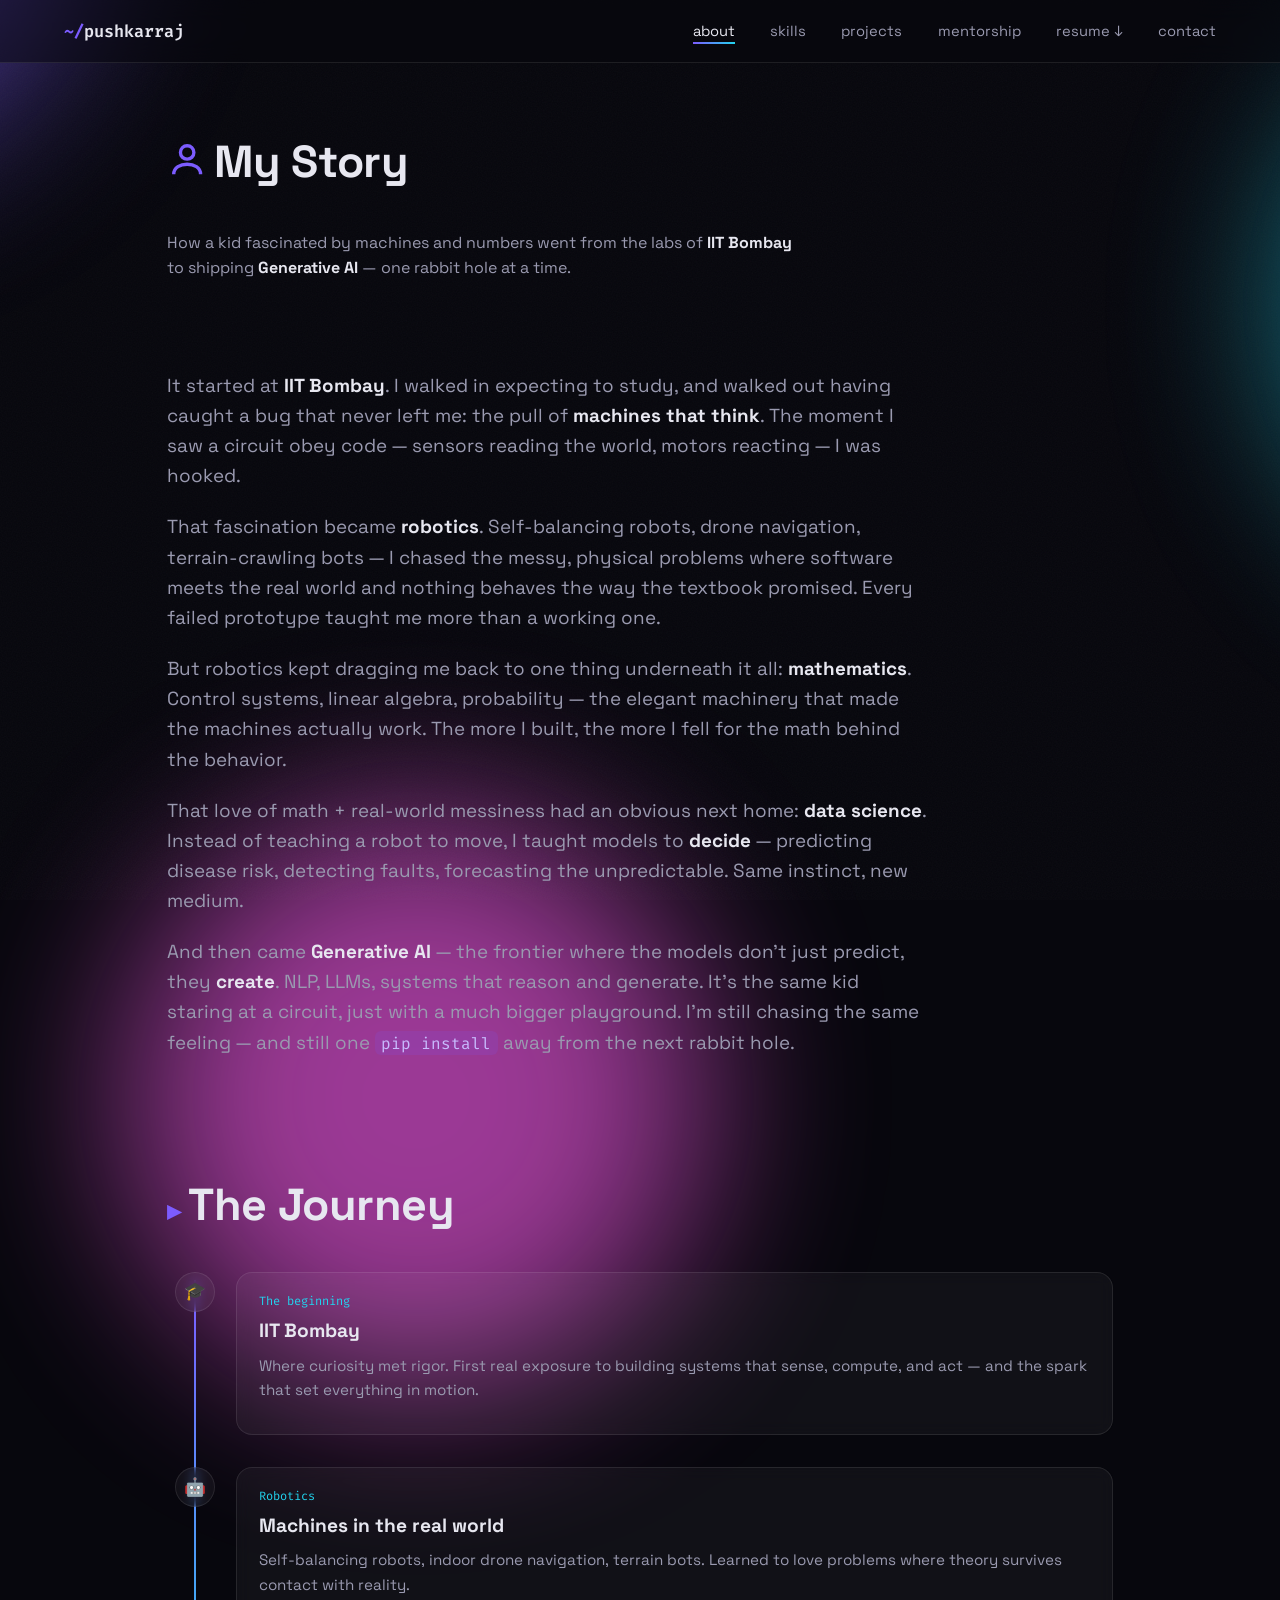
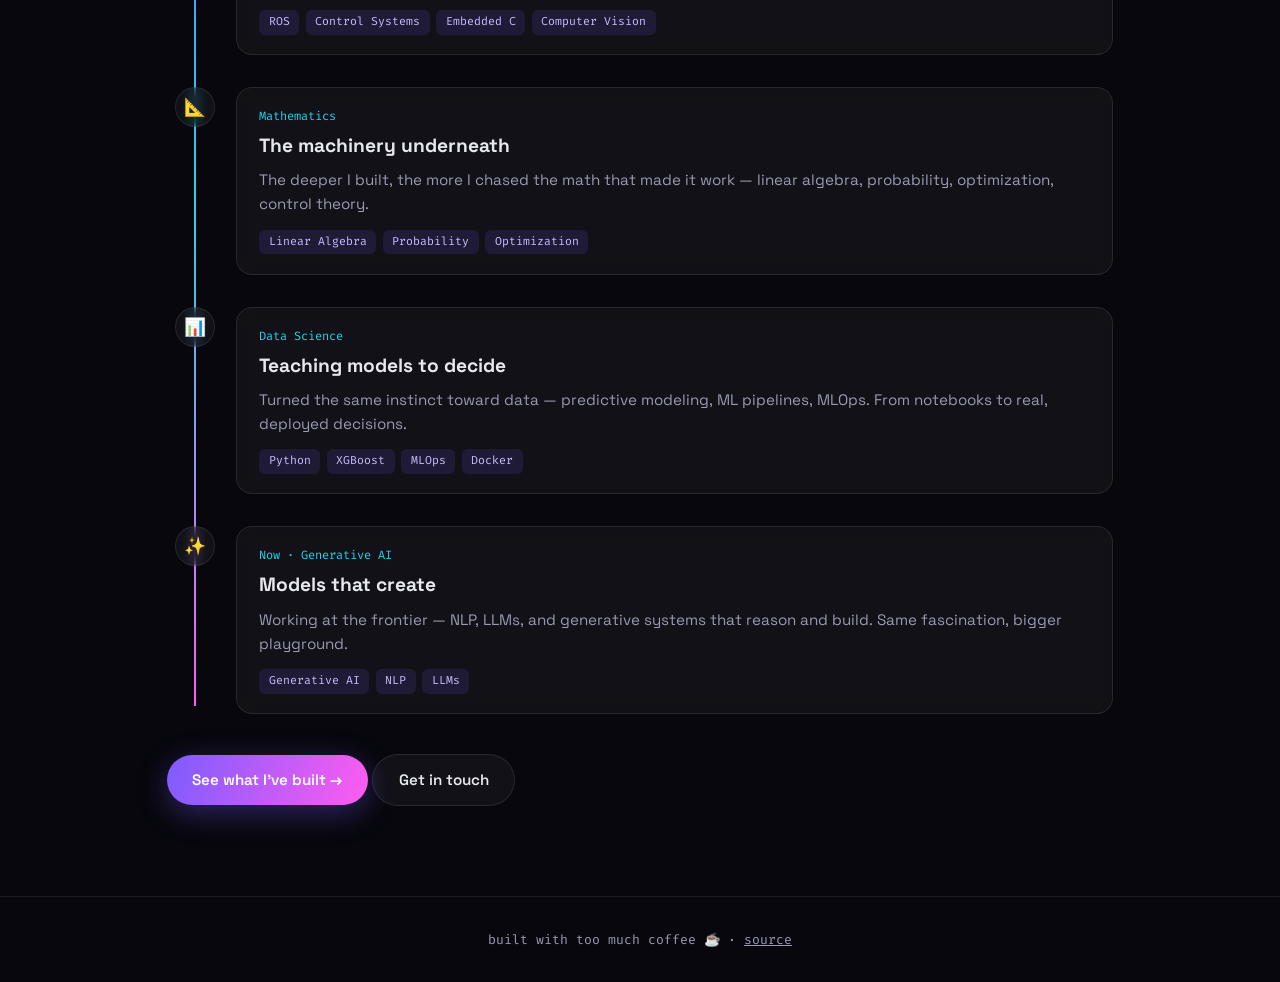
==== about.html @ cea55e42 "Add about page with origin story, timeline, and downloadable resume Co-Authored-By: Claude <noreply@" ====
<!DOCTYPE html>
<html lang="en">
<head>
<meta charset="UTF-8" />
<meta name="viewport" content="width=device-width, initial-scale=1.0" />
<title>About — Pushkar Raj</title>
<meta name="description" content="Pushkar Raj's story — from IIT Bombay and robotics to mathematics, data science, and Generative AI." />
<link rel="preconnect" href="https://fonts.googleapis.com" />
<link rel="preconnect" href="https://fonts.gstatic.com" crossorigin />
<link href="https://fonts.googleapis.com/css2?family=Fira+Code:wght@400;600&family=Space+Grotesk:wght@400;500;600;700&display=swap" rel="stylesheet" />
<link rel="stylesheet" href="style.css" />
</head>
<body>
<div class="mesh"><span class="a"></span><span class="b"></span><span class="c"></span></div>
<div class="grain"></div>
<div class="glow" id="glow"></div>

<nav>
  <a class="logo" href="index.html"><b>~/</b>pushkarraj</a>
  <ul>
    <li><a href="about.html" class="active">about</a></li>
    <li><a href="index.html#skills">skills</a></li>
    <li><a href="projects.html">projects</a></li>
    <li><a href="mentorship.html">mentorship</a></li>
    <li><a href="Pushkar_Raj_resume.pdf" download>resume ↓</a></li>
    <li><a href="index.html#contact">contact</a></li>
  </ul>
</nav>

<section class="page-head">
  <h2 class="title"><svg class="tico" viewBox="0 0 24 24"><circle cx="12" cy="8" r="4"/><path d="M4 21c0-4 4-6 8-6s8 2 8 6"/></svg>My Story</h2>
  <p>How a kid fascinated by machines and numbers went from the labs of <b style="color:var(--fg)">IIT Bombay</b> to shipping <b style="color:var(--fg)">Generative AI</b> — one rabbit hole at a time.</p>
</section>

<section class="reveal" style="padding-top:0">
  <div class="story">
    <p>It started at <b>IIT Bombay</b>. I walked in expecting to study, and walked out having caught a bug that never left me: the pull of <b>machines that think</b>. The moment I saw a circuit obey code — sensors reading the world, motors reacting — I was hooked.</p>
    <p>That fascination became <b>robotics</b>. Self-balancing robots, drone navigation, terrain-crawling bots — I chased the messy, physical problems where software meets the real world and nothing behaves the way the textbook promised. Every failed prototype taught me more than a working one.</p>
    <p>But robotics kept dragging me back to one thing underneath it all: <b>mathematics</b>. Control systems, linear algebra, probability — the elegant machinery that made the machines actually work. The more I built, the more I fell for the math behind the behavior.</p>
    <p>That love of math + real-world messiness had an obvious next home: <b>data science</b>. Instead of teaching a robot to move, I taught models to <b>decide</b> — predicting disease risk, detecting faults, forecasting the unpredictable. Same instinct, new medium.</p>
    <p>And then came <b>Generative AI</b> — the frontier where the models don't just predict, they <b>create</b>. NLP, LLMs, systems that reason and generate. It's the same kid staring at a circuit, just with a much bigger playground. I'm still chasing the same feeling — and still one <code>pip install</code> away from the next rabbit hole.</p>
  </div>
</section>

<section class="reveal" id="journey" style="padding-top:0">
  <h2 class="title"><span>▸</span>The Journey</h2>
  <div class="timeline">
    <div class="tl-item">
      <div class="tl-dot">🎓</div>
      <div class="tl-body">
        <div class="tl-when">The beginning</div>
        <h3>IIT Bombay</h3>
        <p>Where curiosity met rigor. First real exposure to building systems that sense, compute, and act — and the spark that set everything in motion.</p>
      </div>
    </div>
    <div class="tl-item">
      <div class="tl-dot">🤖</div>
      <div class="tl-body">
        <div class="tl-when">Robotics</div>
        <h3>Machines in the real world</h3>
        <p>Self-balancing robots, indoor drone navigation, terrain bots. Learned to love problems where theory survives contact with reality.</p>
        <div class="stack"><span>ROS</span><span>Control Systems</span><span>Embedded C</span><span>Computer Vision</span></div>
      </div>
    </div>
    <div class="tl-item">
      <div class="tl-dot">📐</div>
      <div class="tl-body">
        <div class="tl-when">Mathematics</div>
        <h3>The machinery underneath</h3>
        <p>The deeper I built, the more I chased the math that made it work — linear algebra, probability, optimization, control theory.</p>
        <div class="stack"><span>Linear Algebra</span><span>Probability</span><span>Optimization</span></div>
      </div>
    </div>
    <div class="tl-item">
      <div class="tl-dot">📊</div>
      <div class="tl-body">
        <div class="tl-when">Data Science</div>
        <h3>Teaching models to decide</h3>
        <p>Turned the same instinct toward data — predictive modeling, ML pipelines, MLOps. From notebooks to real, deployed decisions.</p>
        <div class="stack"><span>Python</span><span>XGBoost</span><span>MLOps</span><span>Docker</span></div>
      </div>
    </div>
    <div class="tl-item">
      <div class="tl-dot">✨</div>
      <div class="tl-body">
        <div class="tl-when">Now · Generative AI</div>
        <h3>Models that create</h3>
        <p>Working at the frontier — NLP, LLMs, and generative systems that reason and build. Same fascination, bigger playground.</p>
        <div class="stack"><span>Generative AI</span><span>NLP</span><span>LLMs</span></div>
      </div>
    </div>
  </div>
  <div class="cta" style="margin-top:2.5rem">
    <a class="btn primary" href="projects.html">See what I've built →</a>
    <a class="btn ghost" href="index.html#contact">Get in touch</a>
  </div>
</section>

<footer>built with too much coffee ☕ · <a href="https://github.com/pushkarraj/pushkarraj.github.io" style="color:var(--muted)">source</a></footer>

<script>
// cursor glow
const glow=document.getElementById('glow');
addEventListener('mousemove',e=>{glow.style.opacity=1; glow.style.left=e.clientX+'px'; glow.style.top=e.clientY+'px';});
addEventListener('mouseleave',()=>glow.style.opacity=0);
// scroll reveal
const io=new IntersectionObserver(es=>es.forEach(e=>{
  if(e.isIntersecting){e.target.classList.add('in'); io.unobserve(e.target);}
}),{threshold:.12});
document.querySelectorAll('.reveal').forEach(s=>io.observe(s));
</script>
</body>
</html>
---- style.css ----
:root{
  --bg:#07070d; --fg:#e7e7f0; --muted:#9a9ab0;
  --violet:#7c5cff; --cyan:#22d3ee; --magenta:#ff5cf0;
  --card:rgba(255,255,255,.045); --border:rgba(255,255,255,.09);
}
*{margin:0;padding:0;box-sizing:border-box}
html{scroll-behavior:smooth}
body{
  font-family:'Space Grotesk',system-ui,sans-serif;
  background:var(--bg); color:var(--fg);
  overflow-x:hidden; line-height:1.6; position:relative;
}
/* animated mesh gradient bg */
.mesh{position:fixed; inset:-30%; z-index:-2; filter:blur(90px); opacity:.6}
.mesh span{position:absolute; width:45vmax; height:45vmax; border-radius:50%; mix-blend-mode:screen; animation:drift 22s ease-in-out infinite}
.mesh .a{background:var(--violet); top:-10%; left:-5%}
.mesh .b{background:var(--cyan); top:20%; right:-10%; animation-delay:-7s}
.mesh .c{background:var(--magenta); bottom:-15%; left:25%; animation-delay:-14s}
@keyframes drift{0%,100%{transform:translate(0,0) scale(1)}33%{transform:translate(8vw,6vh) scale(1.15)}66%{transform:translate(-6vw,-4vh) scale(.9)}}
.grain{position:fixed; inset:0; z-index:-1; opacity:.035; pointer-events:none;
  background-image:url("data:image/svg+xml,%3Csvg xmlns='http://www.w3.org/2000/svg' width='120' height='120'%3E%3Cfilter id='n'%3E%3CfeTurbulence type='fractalNoise' baseFrequency='.8' numOctaves='2'/%3E%3C/filter%3E%3Crect width='100%25' height='100%25' filter='url(%23n)'/%3E%3C/svg%3E")}
/* cursor glow */
.glow{position:fixed; width:400px; height:400px; border-radius:50%; pointer-events:none; z-index:0;
  background:radial-gradient(circle,rgba(124,92,255,.18),transparent 65%); transform:translate(-50%,-50%); transition:opacity .3s; opacity:0}

nav{position:fixed; top:0; left:0; right:0; z-index:50; display:flex; justify-content:space-between; align-items:center;
  padding:1.1rem clamp(1.2rem,5vw,4rem); backdrop-filter:blur(12px); background:rgba(7,7,13,.5); border-bottom:1px solid var(--border)}
nav .logo{font-family:'Fira Code',monospace; font-weight:600; font-size:1.05rem; text-decoration:none; color:var(--fg)}
nav .logo b{color:var(--violet)}
nav ul{display:flex; gap:clamp(1rem,3vw,2.2rem); list-style:none}
nav a{color:var(--muted); text-decoration:none; font-size:.92rem; transition:color .2s; position:relative}
nav a:hover,nav a.active{color:var(--fg)}
nav a::after{content:''; position:absolute; left:0; bottom:-4px; width:0; height:2px; background:linear-gradient(90deg,var(--violet),var(--cyan)); transition:width .25s}
nav a:hover::after,nav a.active::after{width:100%}
@media(max-width:600px){nav ul{gap:1rem}}

section{position:relative; z-index:1; padding:clamp(4rem,10vh,7rem) clamp(1.2rem,6vw,5rem); max-width:1100px; margin:0 auto}
.reveal{opacity:0; transform:translateY(34px); transition:opacity .7s cubic-bezier(.2,.7,.2,1),transform .7s cubic-bezier(.2,.7,.2,1)}
.reveal.in{opacity:1; transform:none}

/* hero */
.hero{min-height:100vh; display:flex; flex-direction:column; justify-content:center; gap:1.3rem}
.avatar{width:clamp(180px,26vw,260px); aspect-ratio:1; border-radius:50%; padding:5px;
  background:conic-gradient(from 0deg,var(--violet),var(--cyan),var(--magenta),var(--violet));
  box-shadow:0 0 55px rgba(124,92,255,.4); margin-bottom:.4rem}
.avatar img{width:100%; height:100%; border-radius:50%; object-fit:cover; display:block; border:5px solid var(--bg); animation:float 5s ease-in-out infinite}
@keyframes float{50%{transform:translateY(-8px)}}

/* stat tiles */
.stats{display:grid; grid-template-columns:repeat(auto-fit,minmax(140px,1fr)); gap:1.2rem}
.stat{background:var(--card); border:1px solid var(--border); border-radius:16px; padding:1.5rem; text-align:center; backdrop-filter:blur(8px); transition:transform .25s,border-color .25s}
.stat:hover{transform:translateY(-5px); border-color:rgba(124,92,255,.4)}
.stat .ico{width:26px; height:26px; margin:0 auto .7rem; display:block; fill:none; stroke:var(--cyan); stroke-width:2}
.stat .num{font-size:clamp(2rem,6vw,2.8rem); font-weight:700; line-height:1;
  background:linear-gradient(110deg,var(--violet),var(--cyan)); -webkit-background-clip:text; background-clip:text; color:transparent}
.stat .lbl{color:var(--muted); font-size:.85rem; margin-top:.5rem; font-family:'Fira Code',monospace}
h2.title .tico{width:.9em; height:.9em; vertical-align:-.05em; margin-right:.15em; fill:none; stroke:var(--violet); stroke-width:2}
.hero .tag{font-family:'Fira Code',monospace; color:var(--cyan); font-size:.95rem; letter-spacing:.04em}
.hero h1{font-size:clamp(2.6rem,9vw,6rem); font-weight:700; line-height:1.02; letter-spacing:-.02em}
.hero h1 .grad{background:linear-gradient(110deg,var(--violet),var(--cyan) 55%,var(--magenta)); -webkit-background-clip:text; background-clip:text; color:transparent}
.hero .typed{font-family:'Fira Code',monospace; font-size:clamp(1rem,3vw,1.5rem); color:var(--muted); min-height:1.6em}
.hero .typed .cur{color:var(--violet); animation:blink 1s step-end infinite}
@keyframes blink{50%{opacity:0}}
.hero .cta{display:flex; gap:1rem; margin-top:1rem; flex-wrap:wrap}
.btn{padding:.8rem 1.6rem; border-radius:999px; font-weight:600; font-size:.95rem; text-decoration:none; transition:transform .2s,box-shadow .2s; display:inline-flex; align-items:center; gap:.5rem}
.btn.primary{background:linear-gradient(110deg,var(--violet),var(--magenta)); color:#fff; box-shadow:0 8px 30px rgba(124,92,255,.35)}
.btn.ghost{border:1px solid var(--border); color:var(--fg); background:var(--card)}
.btn:hover{transform:translateY(-3px)}
.scroll-hint{position:absolute; bottom:2rem; left:50%; transform:translateX(-50%); color:var(--muted); font-size:.8rem; animation:bob 2s ease-in-out infinite}
@keyframes bob{50%{transform:translate(-50%,8px)}}

h2.title{font-size:clamp(1.8rem,5vw,2.8rem); font-weight:700; margin-bottom:2rem; letter-spacing:-.01em}
h2.title span{color:var(--violet); font-family:'Fira Code',monospace; font-size:.6em; margin-right:.5rem}

.about p{color:var(--muted); font-size:clamp(1rem,2.4vw,1.2rem); max-width:720px}
.about p b{color:var(--fg)}
.stack{display:flex; flex-wrap:wrap; gap:.4rem}
.stack span{font-family:'Fira Code',monospace; font-size:.72rem; padding:.2rem .6rem; border-radius:6px; background:rgba(124,92,255,.14); color:#c9bcff}

/* skills */
.skills-grid{display:grid; gap:1.2rem}
.skill{background:var(--card); border:1px solid var(--border); border-radius:14px; padding:1rem 1.2rem; backdrop-filter:blur(6px)}
.skill .row{display:flex; justify-content:space-between; margin-bottom:.5rem; font-size:.95rem}
.skill .row span:last-child{color:var(--muted); font-family:'Fira Code',monospace; font-size:.82rem}
.bar{height:7px; border-radius:999px; background:rgba(255,255,255,.08); overflow:hidden}
.bar i{display:block; height:100%; width:0; border-radius:999px; background:linear-gradient(90deg,var(--violet),var(--cyan)); transition:width 1.1s cubic-bezier(.2,.7,.2,1)}

/* projects */
.cards{display:grid; grid-template-columns:repeat(auto-fit,minmax(280px,1fr)); gap:1.4rem}
.card{background:var(--card); border:1px solid var(--border); border-radius:18px; padding:1.6rem; backdrop-filter:blur(8px);
  transition:transform .25s,box-shadow .25s,border-color .25s; transform-style:preserve-3d; position:relative; overflow:hidden}
.card::before{content:''; position:absolute; inset:0; background:radial-gradient(400px circle at var(--mx,50%) var(--my,50%),rgba(124,92,255,.12),transparent 40%); opacity:0; transition:opacity .3s}
.card:hover::before{opacity:1}
.card:hover{transform:translateY(-6px); border-color:rgba(124,92,255,.4); box-shadow:0 20px 50px rgba(0,0,0,.4)}
.card .top{display:flex; justify-content:space-between; align-items:flex-start; margin-bottom:.7rem}
.card .emoji{font-size:1.8rem}
.card .year{font-family:'Fira Code',monospace; font-size:.72rem; color:var(--cyan); border:1px solid var(--border); border-radius:999px; padding:.15rem .6rem; white-space:nowrap}
.card h3{font-size:1.25rem; margin-bottom:.5rem}
.card p{color:var(--muted); font-size:.95rem; margin-bottom:1rem}
.card .stack{margin-bottom:1rem}
.card a{color:var(--cyan); text-decoration:none; font-size:.9rem; font-weight:600}
.card a:hover{text-decoration:underline}

/* page header (subpages) */
.page-head{padding-top:clamp(7rem,14vh,10rem)}
.page-head p{color:var(--muted); max-width:640px; margin-top:.6rem}

/* filter pills */
.filters{display:flex; flex-wrap:wrap; gap:.6rem; margin-bottom:2rem}
.pill{font-family:'Fira Code',monospace; font-size:.82rem; padding:.4rem 1rem; border-radius:999px; cursor:pointer;
  background:var(--card); border:1px solid var(--border); color:var(--muted); transition:all .2s}
.pill:hover{color:var(--fg)}
.pill.active{color:#fff; background:linear-gradient(110deg,var(--violet),var(--magenta)); border-color:transparent}

/* story prose (about) */
.story{max-width:760px}
.story p{color:var(--muted); font-size:clamp(1rem,2.4vw,1.18rem); margin-bottom:1.3rem}
.story p b{color:var(--fg)}
.story code{font-family:'Fira Code',monospace; font-size:.85em; background:rgba(124,92,255,.14); color:#c9bcff; padding:.1rem .4rem; border-radius:6px}

/* timeline (about) */
.timeline{position:relative; margin-left:.5rem}
.timeline::before{content:''; position:absolute; left:19px; top:8px; bottom:8px; width:2px;
  background:linear-gradient(180deg,var(--violet),var(--cyan),var(--magenta))}
.tl-item{position:relative; display:flex; gap:1.3rem; padding-bottom:2rem}
.tl-item:last-child{padding-bottom:0}
.tl-dot{flex:0 0 40px; width:40px; height:40px; border-radius:50%; display:grid; place-items:center; font-size:1.1rem;
  background:var(--card); border:1px solid var(--border); backdrop-filter:blur(6px); z-index:1}
.tl-body{flex:1; background:var(--card); border:1px solid var(--border); border-radius:16px; padding:1.2rem 1.4rem;
  backdrop-filter:blur(8px); transition:transform .25s,border-color .25s}
.tl-body:hover{transform:translateX(5px); border-color:rgba(124,92,255,.4)}
.tl-when{font-family:'Fira Code',monospace; font-size:.75rem; color:var(--cyan); margin-bottom:.3rem}
.tl-body h3{font-size:1.2rem; margin-bottom:.4rem}
.tl-body p{color:var(--muted); font-size:.95rem; margin-bottom:.8rem}
.tl-body .stack{margin-bottom:0}

/* contact */
.contact{text-align:center; padding-bottom:5rem}
.contact p{color:var(--muted); margin-bottom:2rem; max-width:520px; margin-inline:auto}
.socials{display:flex; justify-content:center; gap:1rem; flex-wrap:wrap}
.socials a{width:52px; height:52px; display:grid; place-items:center; border-radius:14px; background:var(--card); border:1px solid var(--border); transition:transform .2s,border-color .2s,background .2s}
.socials a:hover{transform:translateY(-4px); border-color:var(--violet); background:rgba(124,92,255,.12)}
.socials svg{width:22px; height:22px; fill:var(--fg)}
footer{text-align:center; padding:2rem; color:var(--muted); font-family:'Fira Code',monospace; font-size:.82rem; border-top:1px solid var(--border); position:relative; z-index:1}
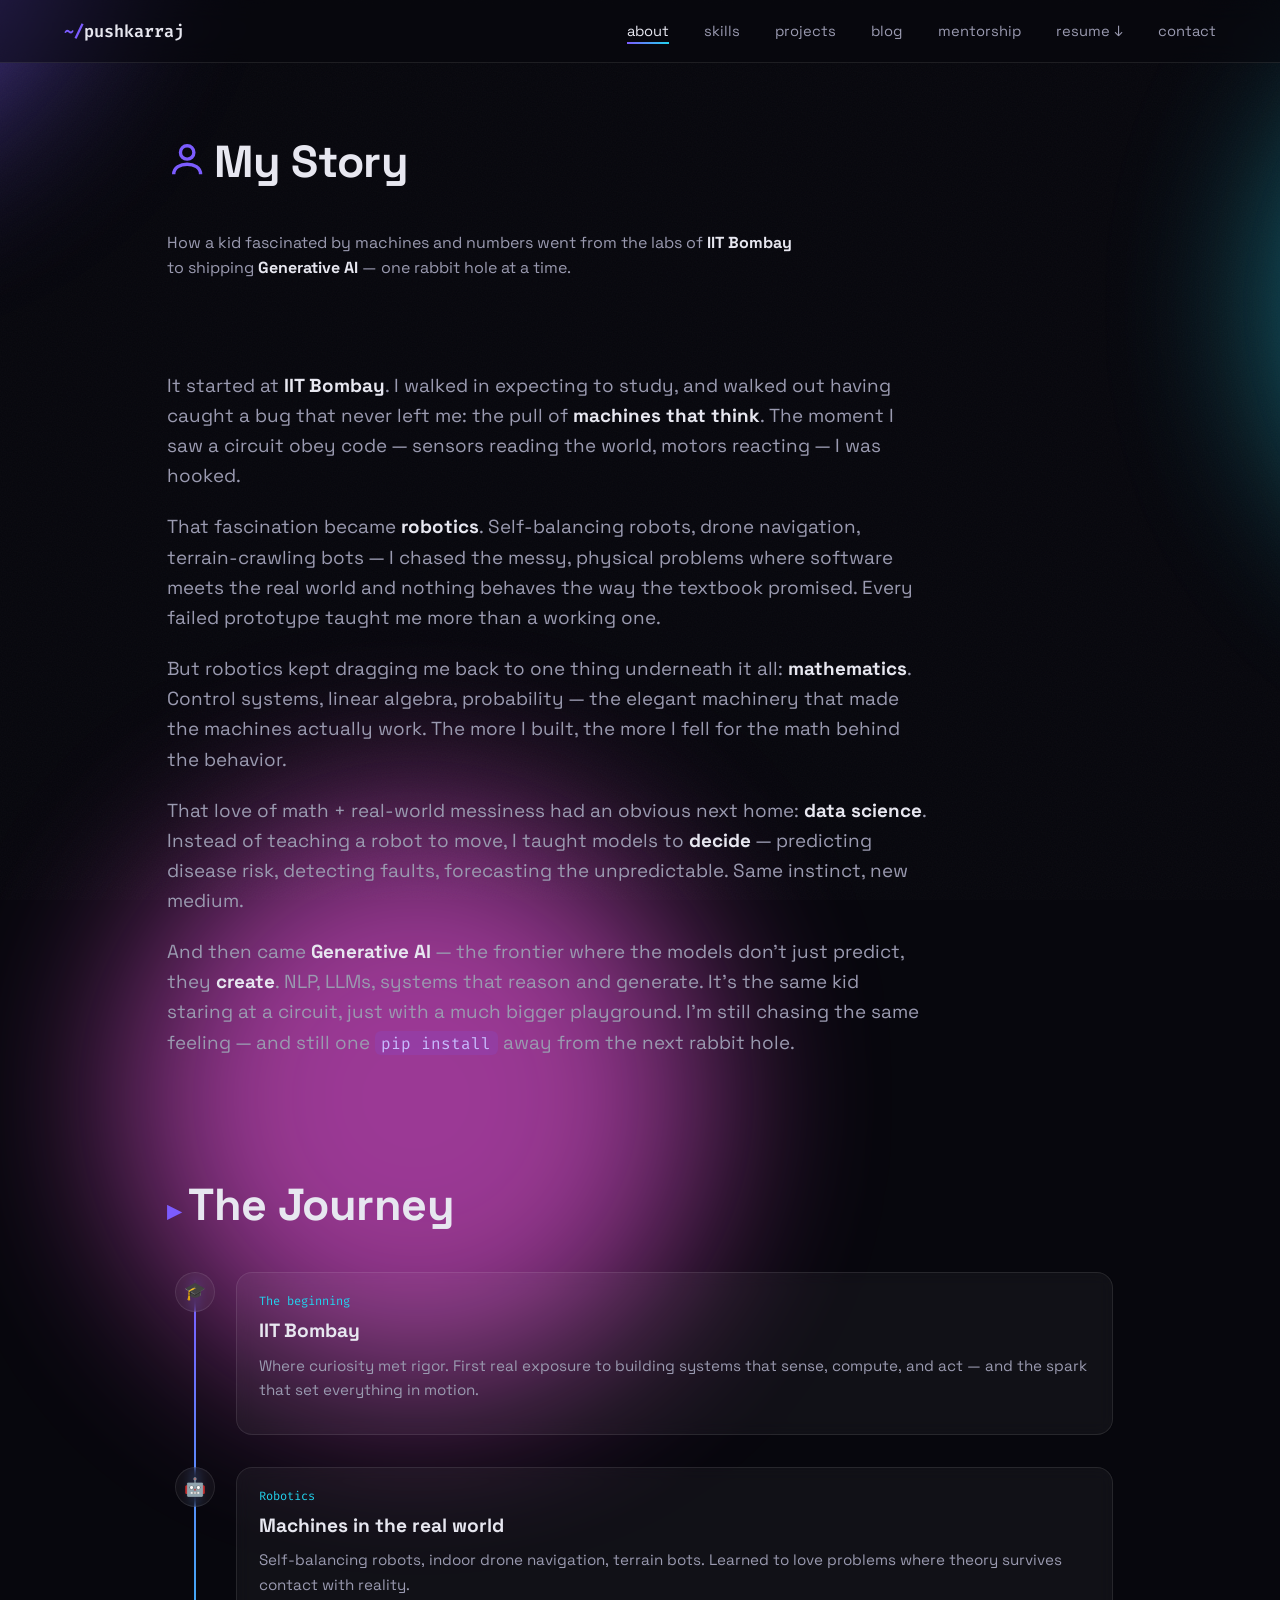
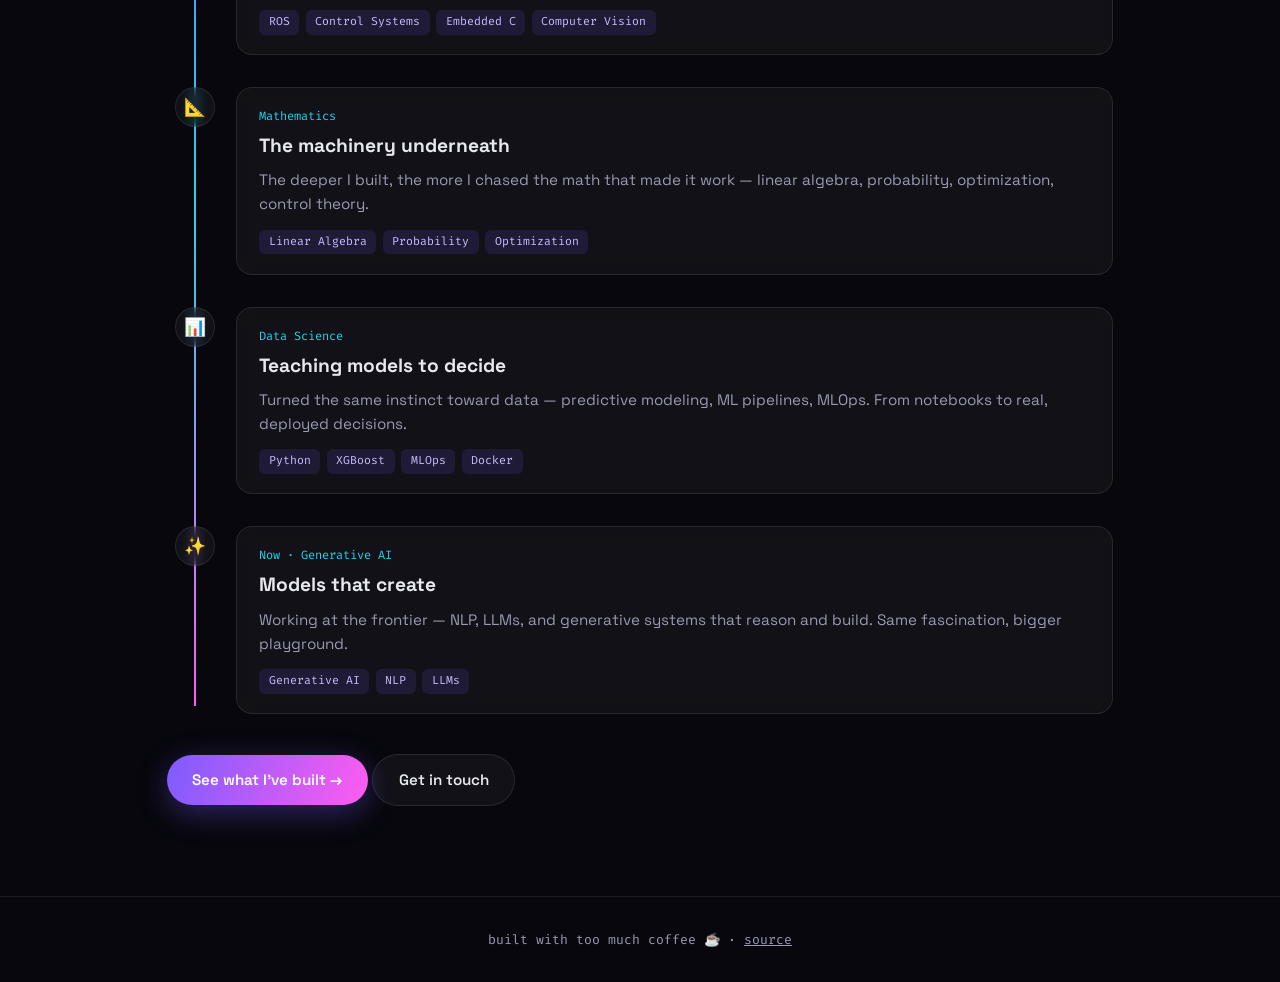
==== commit da11a853: "Add blog with flagship multi-agent RAG post, sitemap, and robots.txt Co-Authored-By: Claude <noreply" ====
--- a/about.html
+++ b/about.html
@@ -21,6 +21,7 @@
     <li><a href="about.html" class="active">about</a></li>
     <li><a href="index.html#skills">skills</a></li>
     <li><a href="projects.html">projects</a></li>
+    <li><a href="blog.html">blog</a></li>
     <li><a href="mentorship.html">mentorship</a></li>
     <li><a href="Pushkar_Raj_resume.pdf" download>resume ↓</a></li>
     <li><a href="index.html#contact">contact</a></li>
--- a/style.css
+++ b/style.css
@@ -32,7 +32,6 @@
 nav a:hover,nav a.active{color:var(--fg)}
 nav a::after{content:''; position:absolute; left:0; bottom:-4px; width:0; height:2px; background:linear-gradient(90deg,var(--violet),var(--cyan)); transition:width .25s}
 nav a:hover::after,nav a.active::after{width:100%}
-@media(max-width:600px){nav ul{gap:1rem}}
 
 section{position:relative; z-index:1; padding:clamp(4rem,10vh,7rem) clamp(1.2rem,6vw,5rem); max-width:1100px; margin:0 auto}
 .reveal{opacity:0; transform:translateY(34px); transition:opacity .7s cubic-bezier(.2,.7,.2,1),transform .7s cubic-bezier(.2,.7,.2,1)}
@@ -134,6 +133,30 @@
 .tl-body p{color:var(--muted); font-size:.95rem; margin-bottom:.8rem}
 .tl-body .stack{margin-bottom:0}
 
+/* testimonials (mentorship) */
+.src-note{color:var(--muted); font-size:.9rem; margin:-1rem 0 1.6rem}
+.src-note a{color:var(--cyan); text-decoration:none}
+.src-note a:hover{text-decoration:underline}
+.quote{background:var(--card); border:1px solid var(--border); border-radius:18px; padding:1.6rem 1.6rem 1.4rem;
+  backdrop-filter:blur(8px); position:relative; overflow:hidden; transition:transform .25s,border-color .25s}
+.quote:hover{transform:translateY(-6px); border-color:rgba(124,92,255,.4)}
+.quote .mark{position:absolute; top:-.2rem; right:1rem; font-size:5rem; line-height:1; font-family:Georgia,serif;
+  color:rgba(124,92,255,.16); pointer-events:none}
+.quote .stars{color:#ffc93c; letter-spacing:.1em; font-size:1rem; margin-bottom:.7rem}
+.quote p{color:var(--fg); font-size:1rem; line-height:1.55; margin-bottom:1.2rem; position:relative}
+.quote .who{display:flex; align-items:center; gap:.7rem}
+.quote .av{width:38px; height:38px; border-radius:50%; display:grid; place-items:center; font-weight:700; color:#fff;
+  background:linear-gradient(110deg,var(--violet),var(--magenta)); flex:0 0 38px}
+.quote .nm{font-weight:600; font-size:.9rem}
+.quote .rl{color:var(--muted); font-family:'Fira Code',monospace; font-size:.72rem}
+.empty{text-align:center; color:var(--muted); font-family:'Fira Code',monospace; font-size:.9rem;
+  padding:2rem; border:1px dashed var(--border); border-radius:16px}
+
+/* cta box (mentorship) */
+.cta-box{background:var(--card); border:1px solid var(--border); border-radius:20px; padding:2.4rem; text-align:center; backdrop-filter:blur(8px)}
+.cta-box h3{font-size:1.5rem; margin-bottom:.6rem}
+.cta-box p{color:var(--muted); max-width:520px; margin:0 auto 1.5rem}
+
 /* contact */
 .contact{text-align:center; padding-bottom:5rem}
 .contact p{color:var(--muted); margin-bottom:2rem; max-width:520px; margin-inline:auto}
@@ -142,3 +165,99 @@
 .socials a:hover{transform:translateY(-4px); border-color:var(--violet); background:rgba(124,92,255,.12)}
 .socials svg{width:22px; height:22px; fill:var(--fg)}
 footer{text-align:center; padding:2rem; color:var(--muted); font-family:'Fira Code',monospace; font-size:.82rem; border-top:1px solid var(--border); position:relative; z-index:1}
+
+/* eyebrow label */
+.eyebrow{font-family:'Fira Code',monospace; font-size:.78rem; letter-spacing:.12em; text-transform:uppercase;
+  color:var(--cyan); margin-bottom:1rem}
+
+/* companies row */
+.company-row{display:grid; grid-template-columns:repeat(auto-fit,minmax(150px,1fr)); gap:1rem}
+.company{background:var(--card); border:1px solid var(--border); border-radius:14px; padding:1.1rem 1rem; text-align:center;
+  backdrop-filter:blur(8px); transition:transform .25s,border-color .25s}
+.company:hover{transform:translateY(-4px); border-color:rgba(124,92,255,.4)}
+.company .c-emoji{font-size:1.6rem; margin-bottom:.4rem}
+.company .c-name{font-weight:600; font-size:1rem}
+.company .c-sub{color:var(--muted); font-size:.8rem}
+.company .c-yr{margin-top:.4rem; font-family:'Fira Code',monospace; font-size:.7rem; color:var(--cyan)}
+
+/* flagship cards */
+.flagrid{display:grid; grid-template-columns:repeat(auto-fit,minmax(340px,1fr)); gap:1.4rem}
+.fla{background:var(--card); border:1px solid var(--border); border-radius:18px; padding:1.7rem; backdrop-filter:blur(8px);
+  position:relative; overflow:hidden; transition:transform .25s,box-shadow .25s,border-color .25s;
+  display:flex; flex-direction:column}
+.fla::before{content:''; position:absolute; inset:0; background:radial-gradient(420px circle at var(--mx,50%) var(--my,50%),rgba(124,92,255,.12),transparent 40%); opacity:0; transition:opacity .3s}
+.fla:hover::before{opacity:1}
+.fla:hover{transform:translateY(-6px); border-color:rgba(124,92,255,.4); box-shadow:0 20px 50px rgba(0,0,0,.4)}
+.fla-top{display:flex; justify-content:space-between; align-items:flex-start; gap:.8rem}
+.fla-top h3{font-size:1.3rem; line-height:1.2}
+.fla-tag{flex:0 0 auto; font-family:'Fira Code',monospace; font-size:.68rem; color:#c9bcff; background:rgba(124,92,255,.16);
+  border:1px solid rgba(124,92,255,.3); border-radius:999px; padding:.2rem .7rem; white-space:nowrap}
+.fla-co{color:var(--cyan); font-family:'Fira Code',monospace; font-size:.78rem; margin:.3rem 0 1rem}
+.fla-block{margin-bottom:.9rem}
+.fla-lbl{display:block; font-family:'Fira Code',monospace; font-size:.68rem; letter-spacing:.08em; text-transform:uppercase;
+  color:var(--muted); margin-bottom:.25rem}
+.fla-block p{color:var(--fg); font-size:.92rem; line-height:1.5}
+.fla-foot{margin-top:auto}
+.fla-impact{display:flex; flex-wrap:wrap; gap:.5rem; margin:1rem 0}
+.fla-impact span{font-family:'Fira Code',monospace; font-size:.74rem; font-weight:600; color:#7ef0c9;
+  background:rgba(34,211,140,.1); border:1px solid rgba(34,211,140,.25); border-radius:8px; padding:.28rem .6rem}
+
+/* ---- blog index ---- */
+.post-card{display:block; text-decoration:none; color:inherit}
+.post-card:hover h3{color:var(--fg)}
+.post-card .year{color:var(--cyan)}
+.post-card h3{color:var(--fg); transition:color .2s}
+.post-meta-row{display:flex; align-items:center; gap:.7rem; flex-wrap:wrap; margin-bottom:.7rem;
+  font-family:'Fira Code',monospace; font-size:.72rem; color:var(--muted)}
+.post-meta-row .dot{opacity:.5}
+
+/* ---- article / prose (blog post) ---- */
+.post{max-width:760px}
+.post-meta{display:flex; align-items:center; gap:.7rem; flex-wrap:wrap; margin:.4rem 0 1.4rem;
+  font-family:'Fira Code',monospace; font-size:.82rem; color:var(--muted)}
+.post-meta .dot{opacity:.5}
+.post-lede{color:var(--fg); font-size:clamp(1.1rem,2.6vw,1.35rem); line-height:1.55; margin-bottom:1.8rem;
+  padding-bottom:1.8rem; border-bottom:1px solid var(--border)}
+.post-body{color:var(--muted); font-size:clamp(1rem,2.4vw,1.13rem); line-height:1.75}
+.post-body h2{color:var(--fg); font-size:clamp(1.4rem,3.6vw,1.9rem); font-weight:700; letter-spacing:-.01em;
+  margin:2.6rem 0 1rem; scroll-margin-top:6rem}
+.post-body h3{color:var(--fg); font-size:clamp(1.15rem,2.8vw,1.35rem); font-weight:600; margin:1.8rem 0 .7rem}
+.post-body p{margin-bottom:1.2rem}
+.post-body a{color:var(--cyan); text-decoration:none; border-bottom:1px solid rgba(34,211,238,.35)}
+.post-body a:hover{border-bottom-color:var(--cyan)}
+.post-body strong,.post-body b{color:var(--fg); font-weight:600}
+.post-body ul,.post-body ol{margin:0 0 1.3rem 1.3rem; display:flex; flex-direction:column; gap:.55rem}
+.post-body li{padding-left:.2rem}
+.post-body li::marker{color:var(--violet)}
+.post-body code{font-family:'Fira Code',monospace; font-size:.85em; background:rgba(124,92,255,.14);
+  color:#c9bcff; padding:.12rem .4rem; border-radius:6px}
+.post-body pre{background:rgba(255,255,255,.04); border:1px solid var(--border); border-radius:14px;
+  padding:1.1rem 1.3rem; overflow-x:auto; margin:0 0 1.5rem; backdrop-filter:blur(6px)}
+.post-body pre code{background:none; color:var(--fg); padding:0; font-size:.86rem; line-height:1.6}
+.post-body blockquote{margin:0 0 1.5rem; padding:.9rem 1.3rem; border-left:3px solid var(--violet);
+  background:rgba(124,92,255,.08); border-radius:0 12px 12px 0; color:var(--fg)}
+.post-body blockquote p{margin:0}
+.post-body h2 .n{color:var(--violet); font-family:'Fira Code',monospace; font-size:.7em; margin-right:.5rem}
+.post-figure{margin:1.6rem 0; display:flex; flex-wrap:wrap; gap:.5rem}
+.post-back{display:inline-flex; align-items:center; gap:.4rem; color:var(--muted); text-decoration:none;
+  font-family:'Fira Code',monospace; font-size:.85rem; transition:color .2s; margin-bottom:1.4rem}
+.post-back:hover{color:var(--fg)}
+.post-foot{margin-top:2.6rem; padding-top:1.8rem; border-top:1px solid var(--border)}
+
+/* ---- mobile (kept last so it wins the cascade over base rules above) ---- */
+@media(max-width:600px){
+  /* sticky (not fixed) so the wrapping nav reserves its own height in flow and
+     never overlaps the content below it, regardless of how many rows it wraps to */
+  nav{position:sticky; flex-wrap:wrap; row-gap:.5rem; padding:.8rem 1.2rem}
+  nav ul{gap:.55rem 1rem; flex-wrap:wrap; justify-content:flex-start; width:100%}
+  nav a{font-size:.82rem}
+  /* nav now reserves its own space, so no top-padding hack is needed to clear it */
+  .page-head{padding-top:2rem}
+  /* hero h1 floor of 2.6rem clipped past the right edge — shrink + allow wrap */
+  .hero{min-height:auto; padding-top:2rem; padding-bottom:3rem}
+  .hero h1{font-size:clamp(1.85rem,8.5vw,2.6rem); overflow-wrap:break-word}
+  .hero .cta .btn{flex:1 1 100%; justify-content:center}
+  .flagrid{grid-template-columns:1fr}
+  .fla{padding:1.3rem}
+  .fla-top{flex-direction:column; gap:.5rem}
+}
